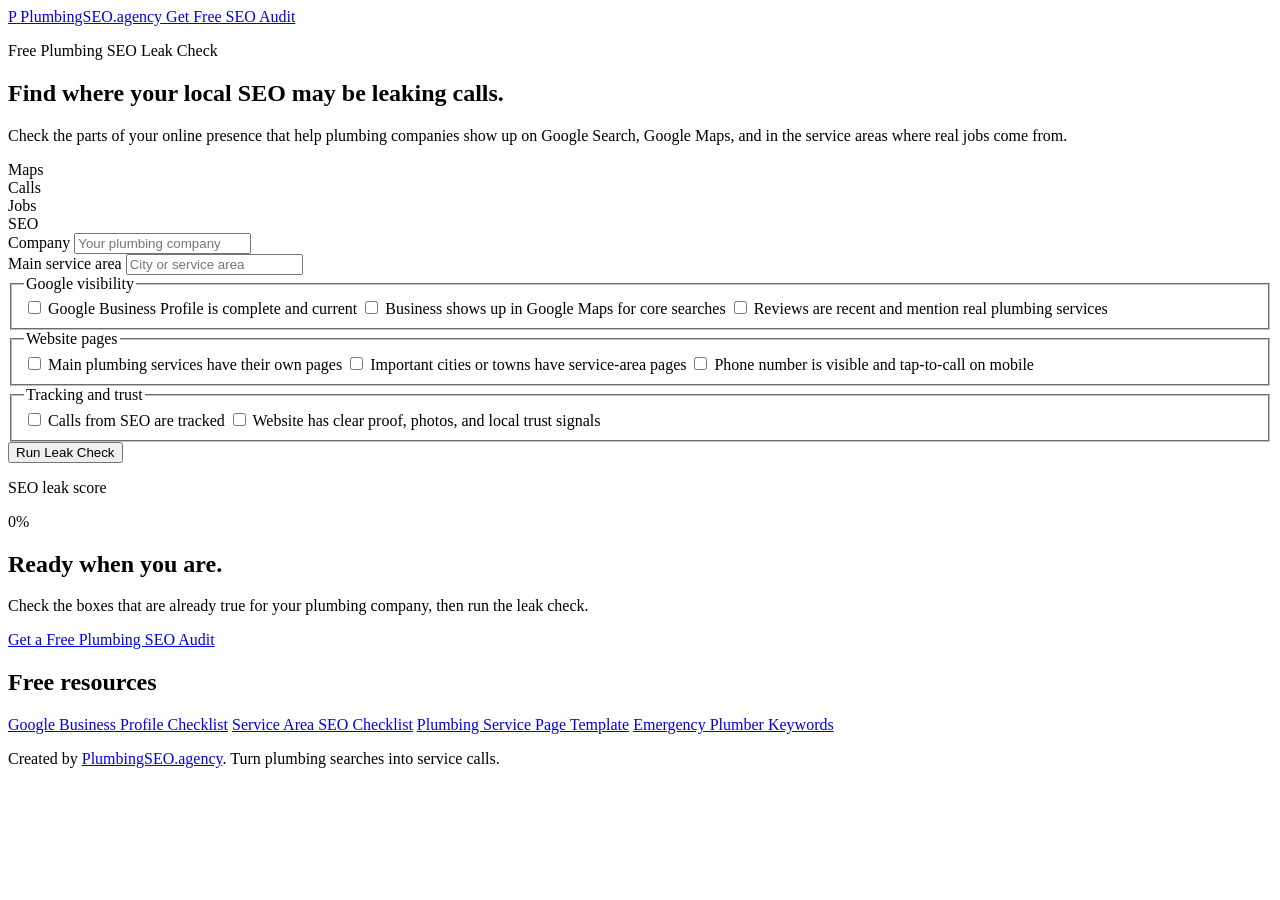
==== demo/index.html @ 5e053e7c "Add GitHub Pages demo HTML" ====
<!doctype html>
<html lang="en">
  <head>
    <meta charset="utf-8">
    <meta name="viewport" content="width=device-width, initial-scale=1">
    <title>Free Plumbing SEO Leak Check | PlumbingSEO.agency</title>
    <meta name="description" content="Run a free plumbing SEO leak check to see where your Google Business Profile, Maps visibility, service pages, and website may be losing calls.">
    <meta property="og:title" content="Free Plumbing SEO Leak Check">
    <meta property="og:description" content="Find common local SEO leaks that may be costing your plumbing company calls from Google.">
    <meta property="og:type" content="website">
    <link rel="stylesheet" href="styles.css">
  </head>
  <body>
    <header class="site-header">
      <a class="brand" href="https://plumbingseo.agency/" aria-label="PlumbingSEO.agency">
        <span class="brand-mark">P</span>
        <span>PlumbingSEO.agency</span>
      </a>
      <a class="header-cta" href="https://plumbingseo.agency/">Get Free SEO Audit</a>
    </header>

    <main>
      <section class="tool-layout">
        <div class="intro">
          <p class="eyebrow">Free Plumbing SEO Leak Check</p>
          <h1>Find where your local SEO may be leaking calls.</h1>
          <p class="lede">Check the parts of your online presence that help plumbing companies show up on Google Search, Google Maps, and in the service areas where real jobs come from.</p>

          <div class="route-map" aria-label="Service area route map illustration">
            <div class="route-line"></div>
            <div class="pin pin-one">Maps</div>
            <div class="pin pin-two">Calls</div>
            <div class="pin pin-three">Jobs</div>
            <div class="truck">SEO</div>
          </div>
        </div>

        <form class="checker" id="leak-check-form">
          <div class="field-row">
            <label for="company">Company</label>
            <input id="company" name="company" type="text" placeholder="Your plumbing company">
          </div>

          <div class="field-row">
            <label for="city">Main service area</label>
            <input id="city" name="city" type="text" placeholder="City or service area">
          </div>

          <fieldset>
            <legend>Google visibility</legend>
            <label><input type="checkbox" data-score="15"> Google Business Profile is complete and current</label>
            <label><input type="checkbox" data-score="15"> Business shows up in Google Maps for core searches</label>
            <label><input type="checkbox" data-score="10"> Reviews are recent and mention real plumbing services</label>
          </fieldset>

          <fieldset>
            <legend>Website pages</legend>
            <label><input type="checkbox" data-score="15"> Main plumbing services have their own pages</label>
            <label><input type="checkbox" data-score="15"> Important cities or towns have service-area pages</label>
            <label><input type="checkbox" data-score="10"> Phone number is visible and tap-to-call on mobile</label>
          </fieldset>

          <fieldset>
            <legend>Tracking and trust</legend>
            <label><input type="checkbox" data-score="10"> Calls from SEO are tracked</label>
            <label><input type="checkbox" data-score="10"> Website has clear proof, photos, and local trust signals</label>
          </fieldset>

          <button type="submit">Run Leak Check</button>
        </form>
      </section>

      <section class="results" id="results" aria-live="polite">
        <div>
          <p class="score-label">SEO leak score</p>
          <p class="score" id="score">0%</p>
        </div>
        <div>
          <h2 id="result-title">Ready when you are.</h2>
          <p id="result-copy">Check the boxes that are already true for your plumbing company, then run the leak check.</p>
          <a href="https://plumbingseo.agency/" class="result-cta">Get a Free Plumbing SEO Audit</a>
        </div>
      </section>

      <section class="quick-links">
        <h2>Free resources</h2>
        <a href="../docs/google-business-profile-checklist.md">Google Business Profile Checklist</a>
        <a href="../docs/service-area-seo-checklist.md">Service Area SEO Checklist</a>
        <a href="../docs/plumbing-service-page-template.md">Plumbing Service Page Template</a>
        <a href="../docs/emergency-plumber-keywords.md">Emergency Plumber Keywords</a>
      </section>
    </main>

    <footer>
      <p>Created by <a href="https://plumbingseo.agency/">PlumbingSEO.agency</a>. Turn plumbing searches into service calls.</p>
    </footer>

    <script src="script.js"></script>
  </body>
</html>
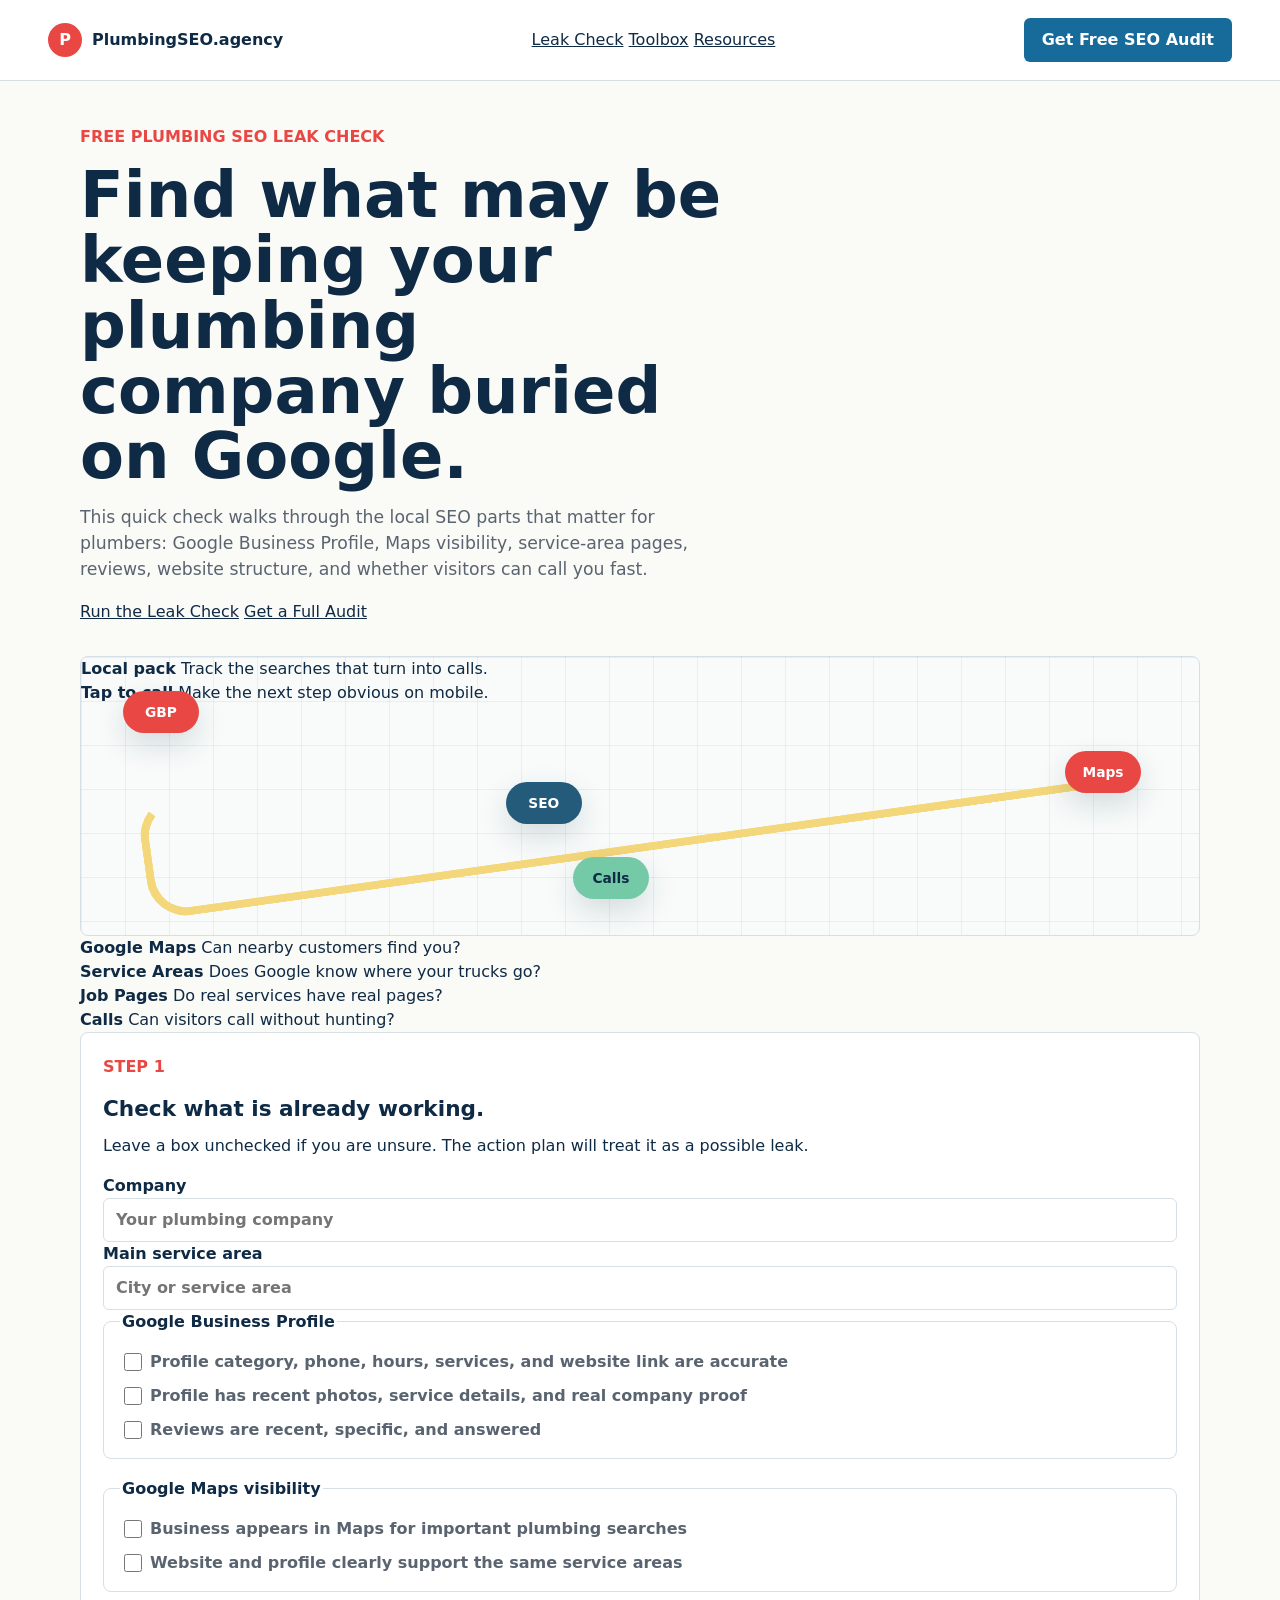
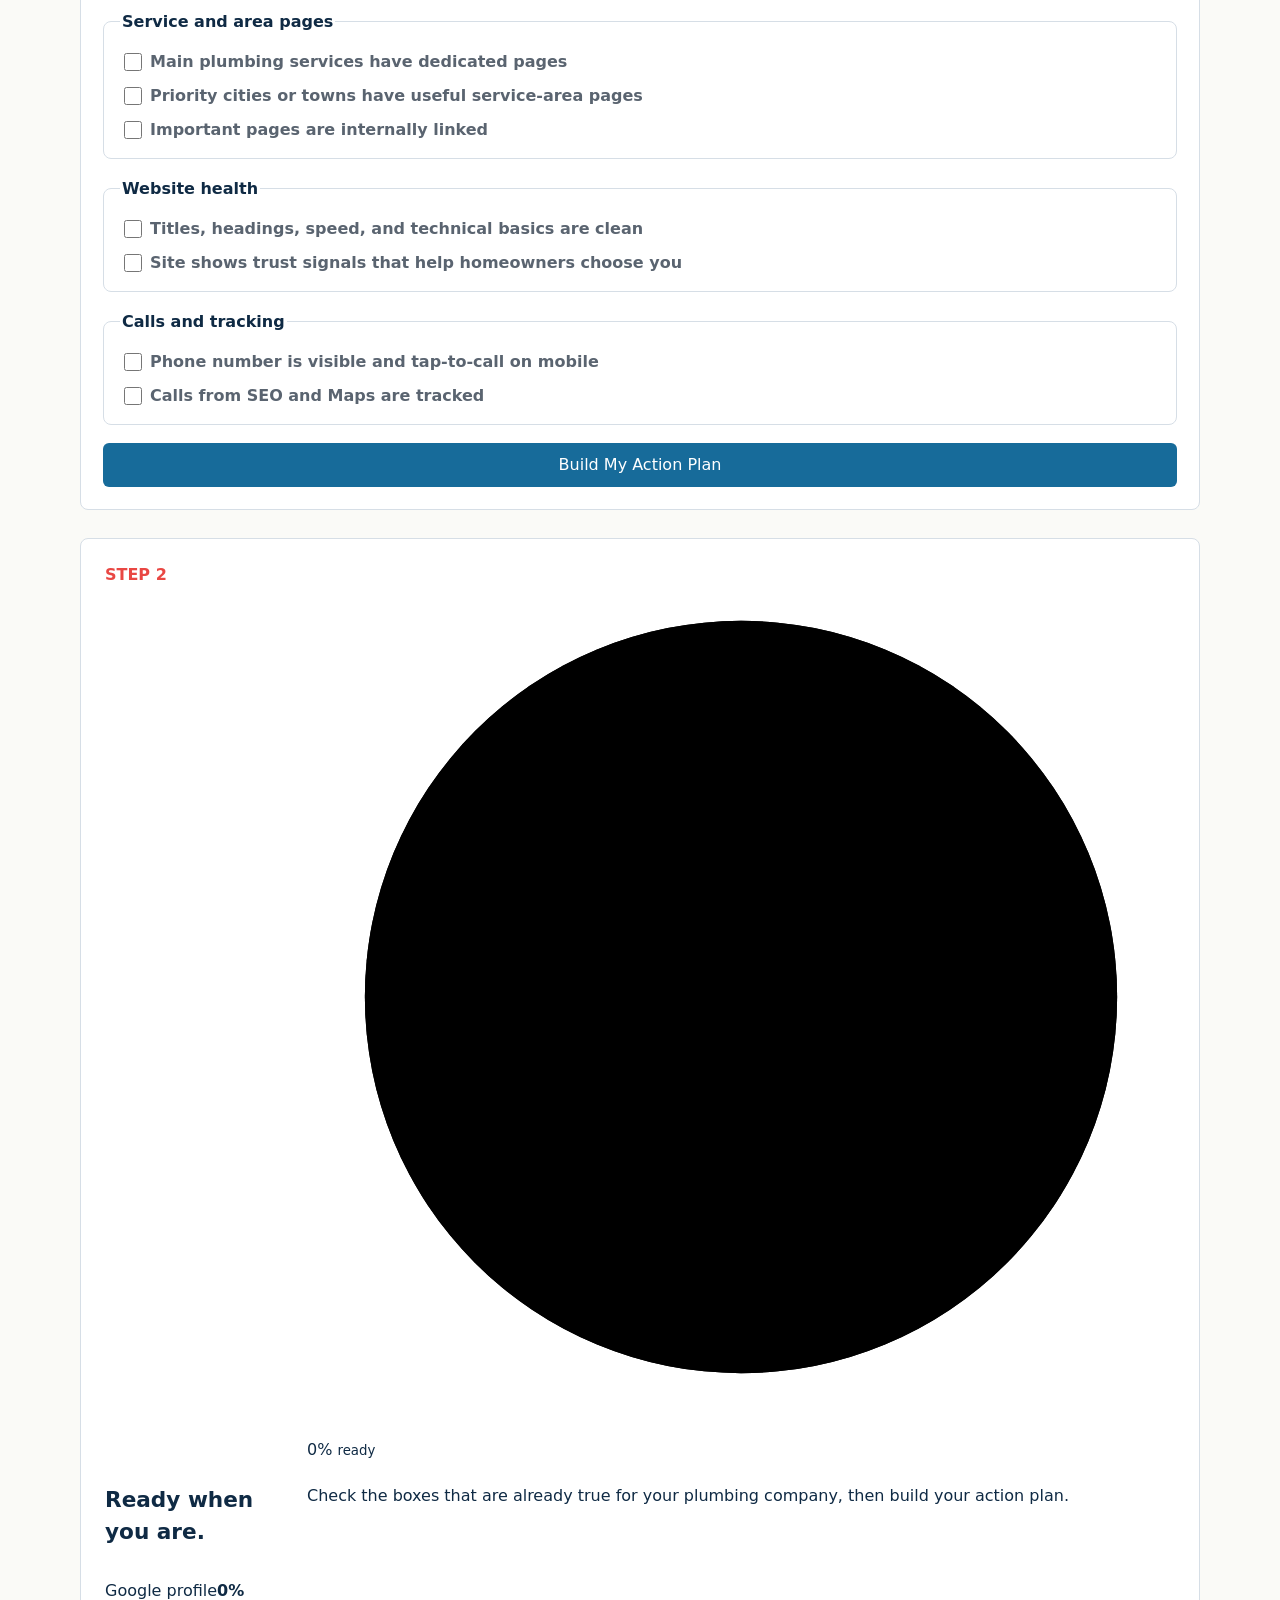
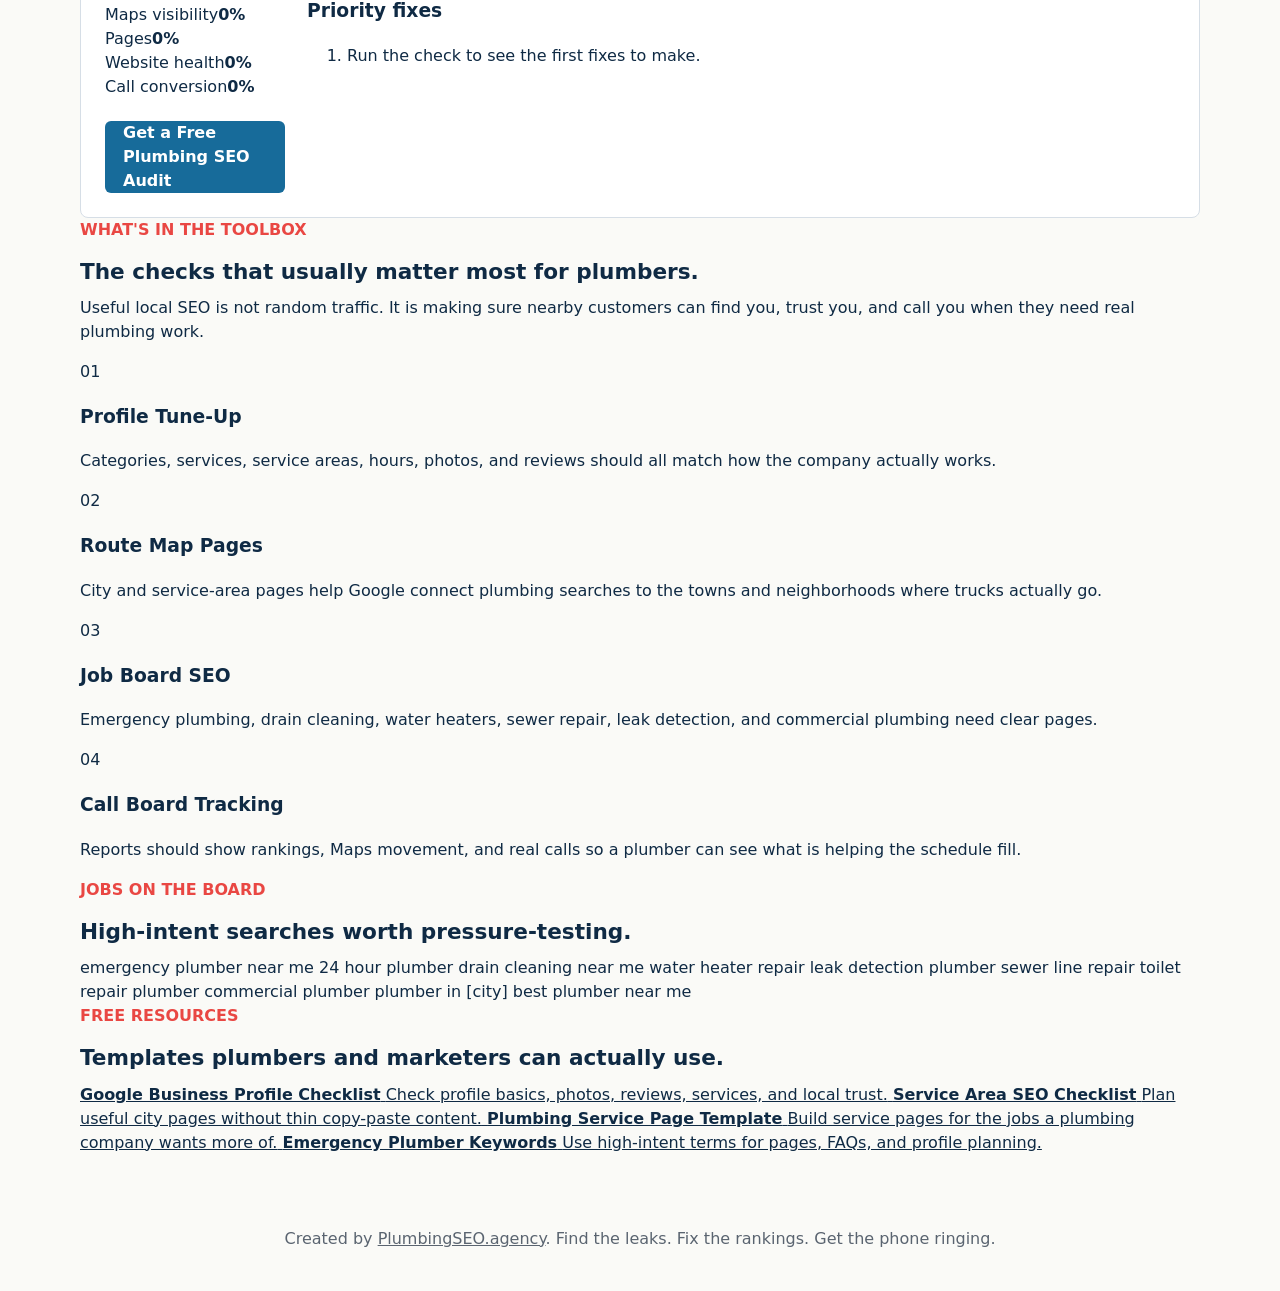
==== commit dfc1c270: "Enrich plumbing SEO leak check demo" ====
--- a/demo/index.html
+++ b/demo/index.html
@@ -4,9 +4,9 @@
     <meta charset="utf-8">
     <meta name="viewport" content="width=device-width, initial-scale=1">
     <title>Free Plumbing SEO Leak Check | PlumbingSEO.agency</title>
-    <meta name="description" content="Run a free plumbing SEO leak check to see where your Google Business Profile, Maps visibility, service pages, and website may be losing calls.">
+    <meta name="description" content="Run a free plumbing SEO leak check for Google Business Profile, Google Maps visibility, service-area pages, reviews, website SEO, and call conversion.">
     <meta property="og:title" content="Free Plumbing SEO Leak Check">
-    <meta property="og:description" content="Find common local SEO leaks that may be costing your plumbing company calls from Google.">
+    <meta property="og:description" content="Find local SEO leaks that may be costing your plumbing company calls from Google Search and Google Maps.">
     <meta property="og:type" content="website">
     <link rel="stylesheet" href="styles.css">
   </head>
@@ -16,83 +16,227 @@
         <span class="brand-mark">P</span>
         <span>PlumbingSEO.agency</span>
       </a>
+      <nav aria-label="Page sections">
+        <a href="#leak-check">Leak Check</a>
+        <a href="#toolbox">Toolbox</a>
+        <a href="#resources">Resources</a>
+      </nav>
       <a class="header-cta" href="https://plumbingseo.agency/">Get Free SEO Audit</a>
     </header>
 
     <main>
-      <section class="tool-layout">
-        <div class="intro">
+      <section class="hero">
+        <div class="hero-copy">
           <p class="eyebrow">Free Plumbing SEO Leak Check</p>
-          <h1>Find where your local SEO may be leaking calls.</h1>
-          <p class="lede">Check the parts of your online presence that help plumbing companies show up on Google Search, Google Maps, and in the service areas where real jobs come from.</p>
-
-          <div class="route-map" aria-label="Service area route map illustration">
-            <div class="route-line"></div>
-            <div class="pin pin-one">Maps</div>
-            <div class="pin pin-two">Calls</div>
-            <div class="pin pin-three">Jobs</div>
-            <div class="truck">SEO</div>
-          </div>
-        </div>
-
+          <h1>Find what may be keeping your plumbing company buried on Google.</h1>
+          <p class="lede">This quick check walks through the local SEO parts that matter for plumbers: Google Business Profile, Maps visibility, service-area pages, reviews, website structure, and whether visitors can call you fast.</p>
+          <div class="hero-actions">
+            <a href="#leak-check" class="primary-link">Run the Leak Check</a>
+            <a href="https://plumbingseo.agency/" class="secondary-link">Get a Full Audit</a>
+          </div>
+        </div>
+
+        <div class="route-map" aria-label="Service area route map illustration">
+          <div class="map-grid"></div>
+          <div class="route-line route-one"></div>
+          <div class="route-line route-two"></div>
+          <div class="pin pin-one">GBP</div>
+          <div class="pin pin-two">Maps</div>
+          <div class="pin pin-three">Calls</div>
+          <div class="truck">SEO</div>
+          <div class="mini-card card-rank">
+            <strong>Local pack</strong>
+            <span>Track the searches that turn into calls.</span>
+          </div>
+          <div class="mini-card card-phone">
+            <strong>Tap to call</strong>
+            <span>Make the next step obvious on mobile.</span>
+          </div>
+        </div>
+      </section>
+
+      <section class="signal-strip" aria-label="What the check covers">
+        <div>
+          <strong>Google Maps</strong>
+          <span>Can nearby customers find you?</span>
+        </div>
+        <div>
+          <strong>Service Areas</strong>
+          <span>Does Google know where your trucks go?</span>
+        </div>
+        <div>
+          <strong>Job Pages</strong>
+          <span>Do real services have real pages?</span>
+        </div>
+        <div>
+          <strong>Calls</strong>
+          <span>Can visitors call without hunting?</span>
+        </div>
+      </section>
+
+      <section class="audit-layout" id="leak-check">
         <form class="checker" id="leak-check-form">
-          <div class="field-row">
-            <label for="company">Company</label>
-            <input id="company" name="company" type="text" placeholder="Your plumbing company">
-          </div>
-
-          <div class="field-row">
-            <label for="city">Main service area</label>
-            <input id="city" name="city" type="text" placeholder="City or service area">
-          </div>
-
-          <fieldset>
-            <legend>Google visibility</legend>
-            <label><input type="checkbox" data-score="15"> Google Business Profile is complete and current</label>
-            <label><input type="checkbox" data-score="15"> Business shows up in Google Maps for core searches</label>
-            <label><input type="checkbox" data-score="10"> Reviews are recent and mention real plumbing services</label>
-          </fieldset>
-
-          <fieldset>
-            <legend>Website pages</legend>
-            <label><input type="checkbox" data-score="15"> Main plumbing services have their own pages</label>
-            <label><input type="checkbox" data-score="15"> Important cities or towns have service-area pages</label>
-            <label><input type="checkbox" data-score="10"> Phone number is visible and tap-to-call on mobile</label>
-          </fieldset>
-
-          <fieldset>
-            <legend>Tracking and trust</legend>
-            <label><input type="checkbox" data-score="10"> Calls from SEO are tracked</label>
-            <label><input type="checkbox" data-score="10"> Website has clear proof, photos, and local trust signals</label>
-          </fieldset>
-
-          <button type="submit">Run Leak Check</button>
+          <div class="form-heading">
+            <p class="eyebrow">Step 1</p>
+            <h2>Check what is already working.</h2>
+            <p>Leave a box unchecked if you are unsure. The action plan will treat it as a possible leak.</p>
+          </div>
+
+          <div class="field-grid">
+            <label for="company">Company
+              <input id="company" name="company" type="text" placeholder="Your plumbing company">
+            </label>
+            <label for="city">Main service area
+              <input id="city" name="city" type="text" placeholder="City or service area">
+            </label>
+          </div>
+
+          <fieldset data-category="Google profile">
+            <legend>Google Business Profile</legend>
+            <label><input type="checkbox" data-score="8" data-category="Google profile" data-fix="Finish the Google Business Profile basics: primary category, phone, website link, hours, services, and real service areas."> Profile category, phone, hours, services, and website link are accurate</label>
+            <label><input type="checkbox" data-score="7" data-category="Google profile" data-fix="Add real photos of trucks, team, tools, and clean jobsite moments so the profile looks active and trustworthy."> Profile has recent photos, service details, and real company proof</label>
+            <label><input type="checkbox" data-score="7" data-category="Google profile" data-fix="Build a steady review process and respond to reviews with short, helpful replies."> Reviews are recent, specific, and answered</label>
+          </fieldset>
+
+          <fieldset data-category="Maps visibility">
+            <legend>Google Maps visibility</legend>
+            <label><input type="checkbox" data-score="9" data-category="Maps visibility" data-fix="Track Google Maps visibility for searches like emergency plumber, drain cleaning, and water heater repair in your real service area."> Business appears in Maps for important plumbing searches</label>
+            <label><input type="checkbox" data-score="7" data-category="Maps visibility" data-fix="Make sure the website, Google profile, reviews, and local pages all reinforce the same service areas."> Website and profile clearly support the same service areas</label>
+          </fieldset>
+
+          <fieldset data-category="Pages">
+            <legend>Service and area pages</legend>
+            <label><input type="checkbox" data-score="8" data-category="Pages" data-fix="Create dedicated pages for the jobs you want: emergency plumbing, drain cleaning, water heaters, sewer repair, leak detection, and commercial plumbing."> Main plumbing services have dedicated pages</label>
+            <label><input type="checkbox" data-score="8" data-category="Pages" data-fix="Build useful service-area pages for priority cities with local proof, nearby areas, services, FAQs, and a clear call CTA."> Priority cities or towns have useful service-area pages</label>
+            <label><input type="checkbox" data-score="6" data-category="Pages" data-fix="Add internal links between service pages, city pages, the homepage, and contact page so Google can understand the site structure."> Important pages are internally linked</label>
+          </fieldset>
+
+          <fieldset data-category="Website health">
+            <legend>Website health</legend>
+            <label><input type="checkbox" data-score="7" data-category="Website health" data-fix="Improve title tags, headings, meta descriptions, schema, crawlability, and page speed on the most important pages first."> Titles, headings, speed, and technical basics are clean</label>
+            <label><input type="checkbox" data-score="6" data-category="Website health" data-fix="Add real trust signals: licensed details, service photos, reviews, financing or warranty details if relevant, and clear reasons to call."> Site shows trust signals that help homeowners choose you</label>
+          </fieldset>
+
+          <fieldset data-category="Call conversion">
+            <legend>Calls and tracking</legend>
+            <label><input type="checkbox" data-score="7" data-category="Call conversion" data-fix="Make the phone number visible above the fold, sticky or repeated on mobile, and tap-to-call everywhere it matters."> Phone number is visible and tap-to-call on mobile</label>
+            <label><input type="checkbox" data-score="5" data-category="Call conversion" data-fix="Track calls from Google Business Profile, organic pages, and service-area pages so reports show real call flow, not vanity traffic."> Calls from SEO and Maps are tracked</label>
+          </fieldset>
+
+          <button type="submit">Build My Action Plan</button>
         </form>
-      </section>
-
-      <section class="results" id="results" aria-live="polite">
-        <div>
-          <p class="score-label">SEO leak score</p>
-          <p class="score" id="score">0%</p>
-        </div>
-        <div>
+
+        <aside class="results" aria-live="polite">
+          <p class="eyebrow">Step 2</p>
+          <div class="score-ring">
+            <svg viewBox="0 0 120 120" role="img" aria-label="SEO leak score">
+              <circle cx="60" cy="60" r="52"></circle>
+              <circle id="score-progress" cx="60" cy="60" r="52"></circle>
+            </svg>
+            <div>
+              <span id="score">0%</span>
+              <small>ready</small>
+            </div>
+          </div>
           <h2 id="result-title">Ready when you are.</h2>
-          <p id="result-copy">Check the boxes that are already true for your plumbing company, then run the leak check.</p>
+          <p id="result-copy">Check the boxes that are already true for your plumbing company, then build your action plan.</p>
+
+          <div class="breakdown" id="breakdown">
+            <div><span>Google profile</span><b>0%</b><i style="--bar:0%"></i></div>
+            <div><span>Maps visibility</span><b>0%</b><i style="--bar:0%"></i></div>
+            <div><span>Pages</span><b>0%</b><i style="--bar:0%"></i></div>
+            <div><span>Website health</span><b>0%</b><i style="--bar:0%"></i></div>
+            <div><span>Call conversion</span><b>0%</b><i style="--bar:0%"></i></div>
+          </div>
+
+          <div class="action-plan">
+            <h3>Priority fixes</h3>
+            <ol id="priority-list">
+              <li>Run the check to see the first fixes to make.</li>
+            </ol>
+          </div>
+
           <a href="https://plumbingseo.agency/" class="result-cta">Get a Free Plumbing SEO Audit</a>
-        </div>
-      </section>
-
-      <section class="quick-links">
-        <h2>Free resources</h2>
-        <a href="../docs/google-business-profile-checklist.md">Google Business Profile Checklist</a>
-        <a href="../docs/service-area-seo-checklist.md">Service Area SEO Checklist</a>
-        <a href="../docs/plumbing-service-page-template.md">Plumbing Service Page Template</a>
-        <a href="../docs/emergency-plumber-keywords.md">Emergency Plumber Keywords</a>
+        </aside>
+      </section>
+
+      <section class="toolbox" id="toolbox">
+        <div class="section-heading">
+          <p class="eyebrow">What's in the toolbox</p>
+          <h2>The checks that usually matter most for plumbers.</h2>
+          <p>Useful local SEO is not random traffic. It is making sure nearby customers can find you, trust you, and call you when they need real plumbing work.</p>
+        </div>
+        <div class="tool-grid">
+          <article>
+            <span>01</span>
+            <h3>Profile Tune-Up</h3>
+            <p>Categories, services, service areas, hours, photos, and reviews should all match how the company actually works.</p>
+          </article>
+          <article>
+            <span>02</span>
+            <h3>Route Map Pages</h3>
+            <p>City and service-area pages help Google connect plumbing searches to the towns and neighborhoods where trucks actually go.</p>
+          </article>
+          <article>
+            <span>03</span>
+            <h3>Job Board SEO</h3>
+            <p>Emergency plumbing, drain cleaning, water heaters, sewer repair, leak detection, and commercial plumbing need clear pages.</p>
+          </article>
+          <article>
+            <span>04</span>
+            <h3>Call Board Tracking</h3>
+            <p>Reports should show rankings, Maps movement, and real calls so a plumber can see what is helping the schedule fill.</p>
+          </article>
+        </div>
+      </section>
+
+      <section class="keyword-board">
+        <div>
+          <p class="eyebrow">Jobs on the board</p>
+          <h2>High-intent searches worth pressure-testing.</h2>
+        </div>
+        <div class="keyword-grid">
+          <span>emergency plumber near me</span>
+          <span>24 hour plumber</span>
+          <span>drain cleaning near me</span>
+          <span>water heater repair</span>
+          <span>leak detection plumber</span>
+          <span>sewer line repair</span>
+          <span>toilet repair plumber</span>
+          <span>commercial plumber</span>
+          <span>plumber in [city]</span>
+          <span>best plumber near me</span>
+        </div>
+      </section>
+
+      <section class="resources" id="resources">
+        <div class="section-heading">
+          <p class="eyebrow">Free resources</p>
+          <h2>Templates plumbers and marketers can actually use.</h2>
+        </div>
+        <div class="resource-grid">
+          <a href="../docs/google-business-profile-checklist.md">
+            <strong>Google Business Profile Checklist</strong>
+            <span>Check profile basics, photos, reviews, services, and local trust.</span>
+          </a>
+          <a href="../docs/service-area-seo-checklist.md">
+            <strong>Service Area SEO Checklist</strong>
+            <span>Plan useful city pages without thin copy-paste content.</span>
+          </a>
+          <a href="../docs/plumbing-service-page-template.md">
+            <strong>Plumbing Service Page Template</strong>
+            <span>Build service pages for the jobs a plumbing company wants more of.</span>
+          </a>
+          <a href="../docs/emergency-plumber-keywords.md">
+            <strong>Emergency Plumber Keywords</strong>
+            <span>Use high-intent terms for pages, FAQs, and profile planning.</span>
+          </a>
+        </div>
       </section>
     </main>
 
     <footer>
-      <p>Created by <a href="https://plumbingseo.agency/">PlumbingSEO.agency</a>. Turn plumbing searches into service calls.</p>
+      <p>Created by <a href="https://plumbingseo.agency/">PlumbingSEO.agency</a>. Find the leaks. Fix the rankings. Get the phone ringing.</p>
     </footer>
 
     <script src="script.js"></script>
--- a/demo/styles.css
+++ b/demo/styles.css
@@ -0,0 +1,337 @@
+:root {
+  --navy: #0f2a44;
+  --blue: #176b9a;
+  --workwear: #245b7a;
+  --red: #e94743;
+  --green: #74c9a7;
+  --yellow: #f4d77a;
+  --offwhite: #fafaf7;
+  --gray: #5a6470;
+  --line: #d6dee6;
+}
+
+* {
+  box-sizing: border-box;
+}
+
+body {
+  margin: 0;
+  background: var(--offwhite);
+  color: var(--navy);
+  font-family: Inter, ui-sans-serif, system-ui, -apple-system, BlinkMacSystemFont, "Segoe UI", sans-serif;
+  line-height: 1.5;
+}
+
+a {
+  color: inherit;
+}
+
+.site-header {
+  display: flex;
+  align-items: center;
+  justify-content: space-between;
+  gap: 16px;
+  padding: 18px clamp(18px, 4vw, 48px);
+  background: #fff;
+  border-bottom: 1px solid var(--line);
+}
+
+.brand {
+  display: inline-flex;
+  align-items: center;
+  gap: 10px;
+  font-weight: 800;
+  text-decoration: none;
+}
+
+.brand-mark {
+  display: grid;
+  place-items: center;
+  width: 34px;
+  height: 34px;
+  border-radius: 50%;
+  background: var(--red);
+  color: #fff;
+}
+
+.header-cta,
+button,
+.result-cta {
+  display: inline-flex;
+  align-items: center;
+  justify-content: center;
+  min-height: 44px;
+  padding: 0 18px;
+  border: 0;
+  border-radius: 6px;
+  background: var(--blue);
+  color: #fff;
+  font-weight: 750;
+  text-decoration: none;
+  cursor: pointer;
+}
+
+.header-cta:hover,
+button:hover,
+.result-cta:hover {
+  background: var(--navy);
+}
+
+main {
+  width: min(1120px, calc(100% - 32px));
+  margin: 0 auto;
+  padding: 44px 0;
+}
+
+.tool-layout {
+  display: grid;
+  grid-template-columns: minmax(0, 1fr) minmax(320px, 440px);
+  gap: 28px;
+  align-items: start;
+}
+
+.intro,
+.checker,
+.results,
+.quick-links {
+  border: 1px solid var(--line);
+  border-radius: 8px;
+  background: #fff;
+}
+
+.intro {
+  padding: clamp(24px, 5vw, 44px);
+}
+
+.eyebrow {
+  margin: 0 0 14px;
+  color: var(--red);
+  font-weight: 800;
+  text-transform: uppercase;
+  letter-spacing: 0;
+}
+
+h1,
+h2,
+p {
+  margin-top: 0;
+}
+
+h1 {
+  max-width: 680px;
+  margin-bottom: 16px;
+  font-size: clamp(2.1rem, 5vw, 4.4rem);
+  line-height: 1.02;
+  letter-spacing: 0;
+}
+
+h2 {
+  margin-bottom: 8px;
+  font-size: 1.35rem;
+  letter-spacing: 0;
+}
+
+.lede {
+  max-width: 660px;
+  color: var(--gray);
+  font-size: 1.08rem;
+}
+
+.route-map {
+  position: relative;
+  min-height: 280px;
+  margin-top: 32px;
+  overflow: hidden;
+  border: 1px solid var(--line);
+  border-radius: 8px;
+  background:
+    linear-gradient(90deg, rgba(23, 107, 154, 0.08) 1px, transparent 1px),
+    linear-gradient(rgba(23, 107, 154, 0.08) 1px, transparent 1px),
+    #f8fbfa;
+  background-size: 44px 44px;
+}
+
+.route-line {
+  position: absolute;
+  inset: 74px 52px 84px 58px;
+  border: 8px solid transparent;
+  border-bottom-color: var(--yellow);
+  border-left-color: var(--yellow);
+  border-radius: 40px;
+  transform: rotate(-8deg);
+}
+
+.pin,
+.truck {
+  position: absolute;
+  display: grid;
+  place-items: center;
+  min-width: 76px;
+  height: 42px;
+  padding: 0 12px;
+  border-radius: 999px;
+  color: #fff;
+  font-size: 0.86rem;
+  font-weight: 800;
+  box-shadow: 0 12px 30px rgba(15, 42, 68, 0.15);
+}
+
+.pin {
+  background: var(--red);
+}
+
+.pin-one {
+  top: 34px;
+  left: 42px;
+}
+
+.pin-two {
+  right: 58px;
+  top: 94px;
+}
+
+.pin-three {
+  left: 44%;
+  bottom: 36px;
+  background: var(--green);
+  color: var(--navy);
+}
+
+.truck {
+  left: 38%;
+  top: 45%;
+  background: var(--workwear);
+}
+
+.checker {
+  padding: 22px;
+}
+
+.field-row {
+  display: grid;
+  gap: 6px;
+  margin-bottom: 16px;
+}
+
+label,
+legend {
+  font-weight: 750;
+}
+
+input[type="text"] {
+  min-height: 44px;
+  width: 100%;
+  border: 1px solid var(--line);
+  border-radius: 6px;
+  padding: 0 12px;
+  color: var(--navy);
+  font: inherit;
+}
+
+fieldset {
+  display: grid;
+  gap: 10px;
+  margin: 0 0 18px;
+  padding: 16px;
+  border: 1px solid var(--line);
+  border-radius: 8px;
+}
+
+fieldset label {
+  display: grid;
+  grid-template-columns: 20px minmax(0, 1fr);
+  gap: 10px;
+  color: var(--gray);
+  font-weight: 600;
+}
+
+input[type="checkbox"] {
+  width: 18px;
+  height: 18px;
+  accent-color: var(--blue);
+}
+
+button {
+  width: 100%;
+  font: inherit;
+}
+
+.results {
+  display: grid;
+  grid-template-columns: 180px minmax(0, 1fr);
+  gap: 22px;
+  margin-top: 28px;
+  padding: 24px;
+}
+
+.score-label {
+  margin-bottom: 4px;
+  color: var(--gray);
+  font-weight: 800;
+}
+
+.score {
+  margin-bottom: 0;
+  color: var(--red);
+  font-size: 3.4rem;
+  font-weight: 850;
+  line-height: 1;
+}
+
+.quick-links {
+  display: grid;
+  grid-template-columns: repeat(4, minmax(0, 1fr));
+  gap: 12px;
+  margin-top: 28px;
+  padding: 20px;
+}
+
+.quick-links h2 {
+  grid-column: 1 / -1;
+}
+
+.quick-links a {
+  min-height: 72px;
+  padding: 14px;
+  border: 1px solid var(--line);
+  border-radius: 6px;
+  color: var(--blue);
+  font-weight: 800;
+  text-decoration: none;
+}
+
+.quick-links a:hover {
+  border-color: var(--blue);
+}
+
+footer {
+  padding: 28px 16px 40px;
+  color: var(--gray);
+  text-align: center;
+}
+
+footer p {
+  margin: 0;
+}
+
+@media (max-width: 840px) {
+  .site-header,
+  .tool-layout,
+  .results,
+  .quick-links {
+    grid-template-columns: 1fr;
+  }
+
+  .site-header {
+    align-items: stretch;
+    flex-direction: column;
+  }
+
+  .header-cta {
+    width: 100%;
+  }
+
+  .route-map {
+    min-height: 220px;
+  }
+}
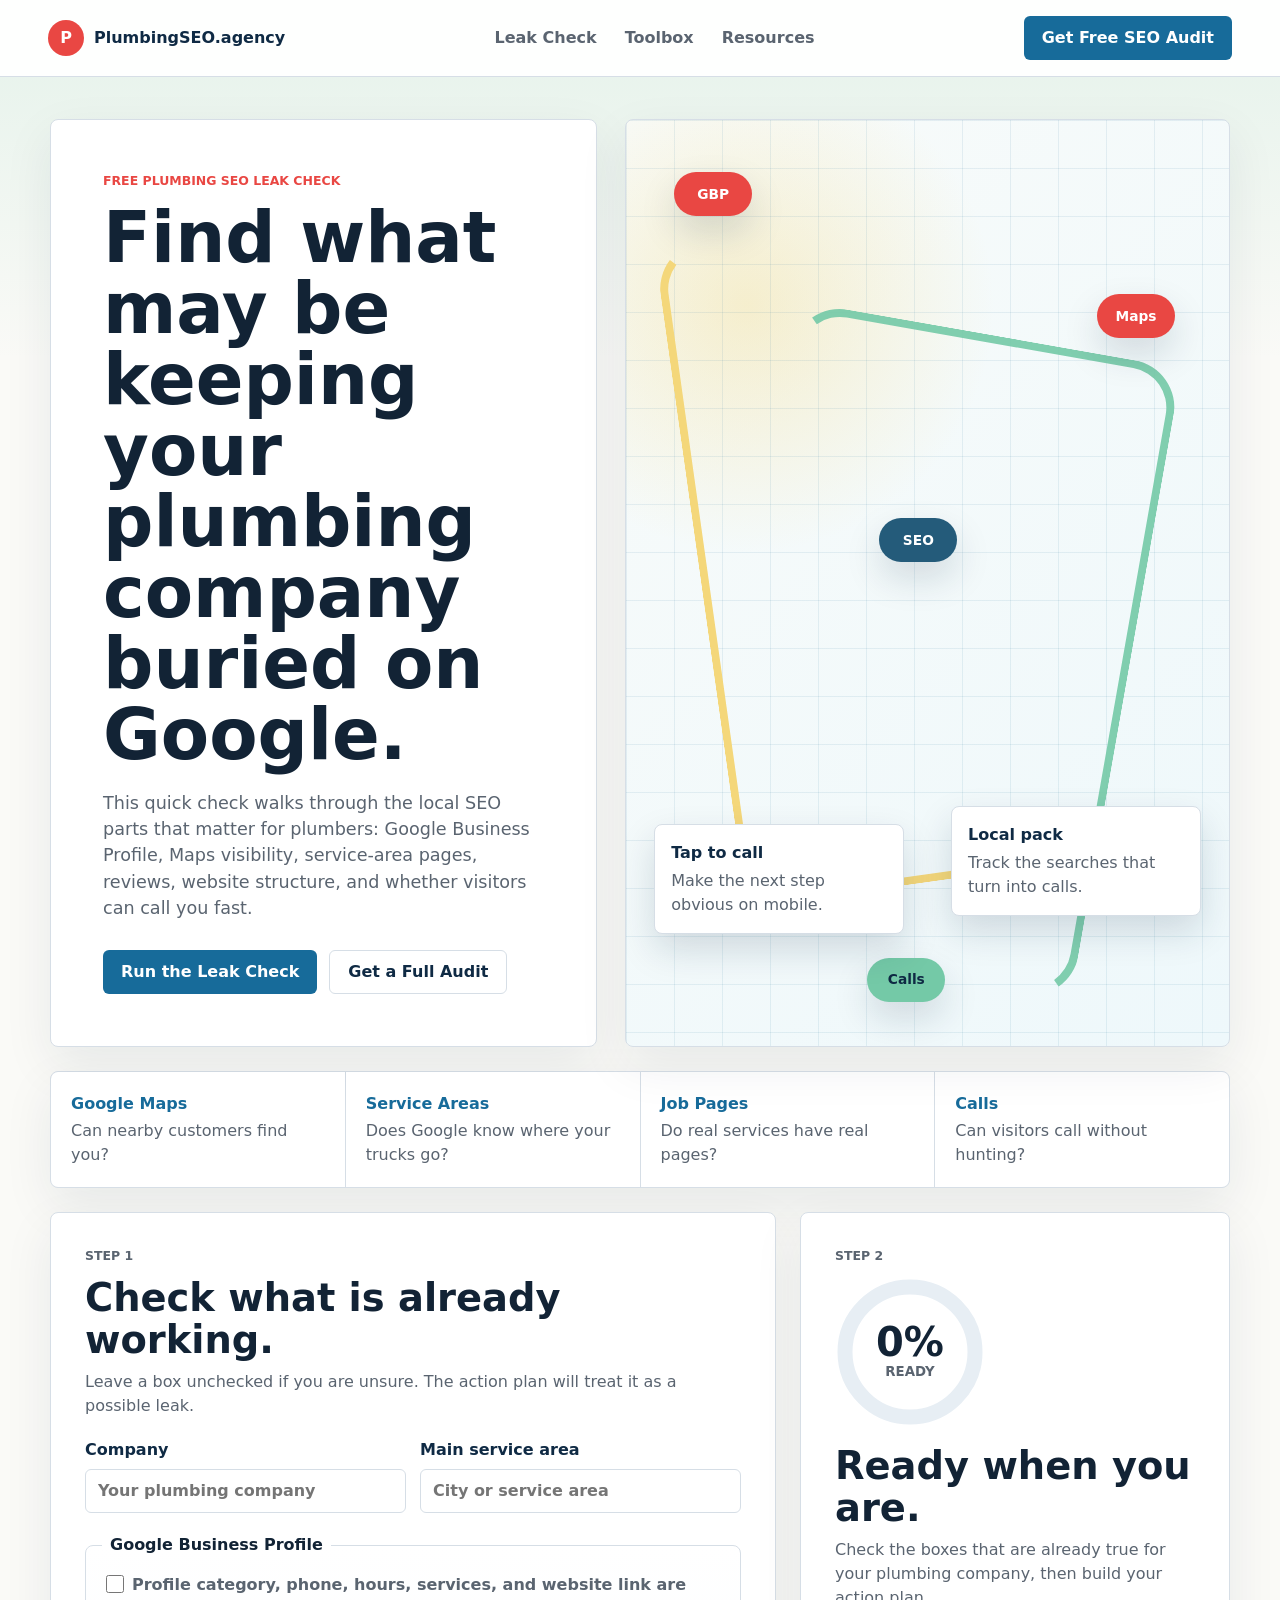
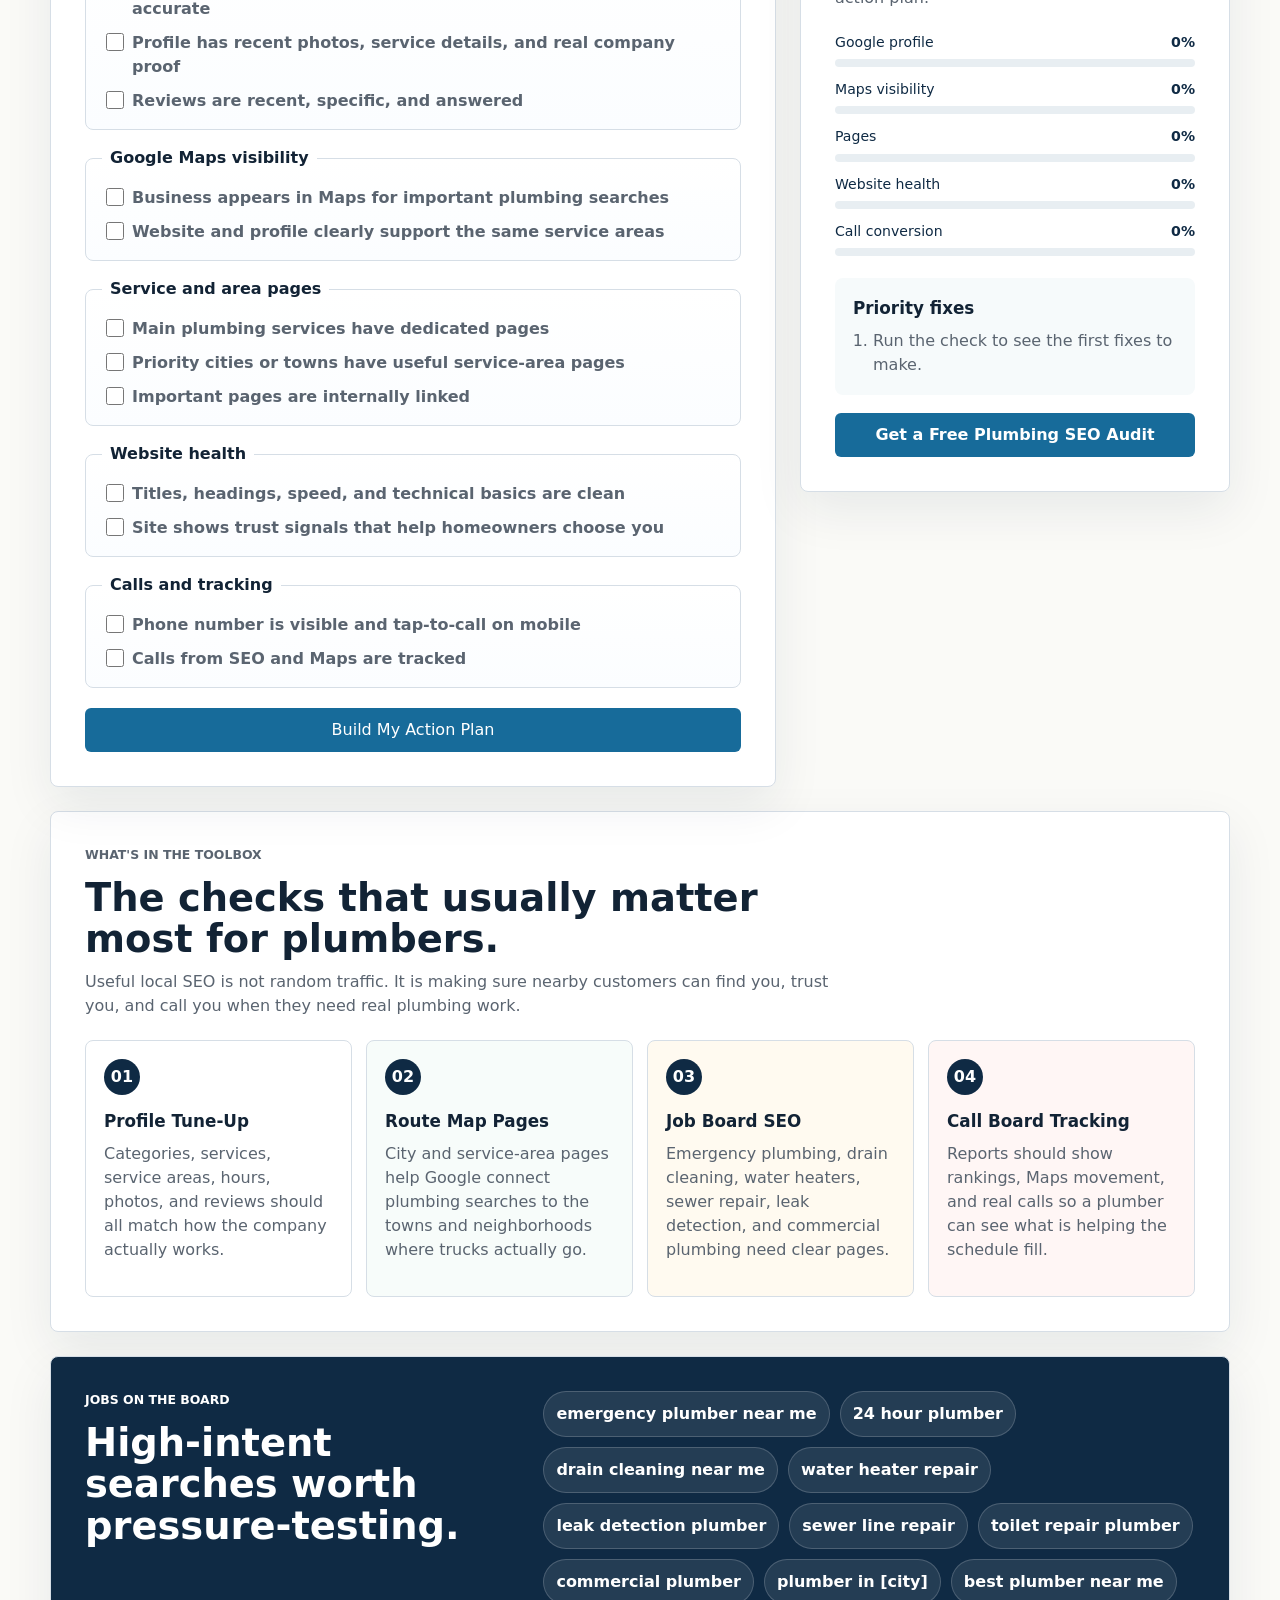
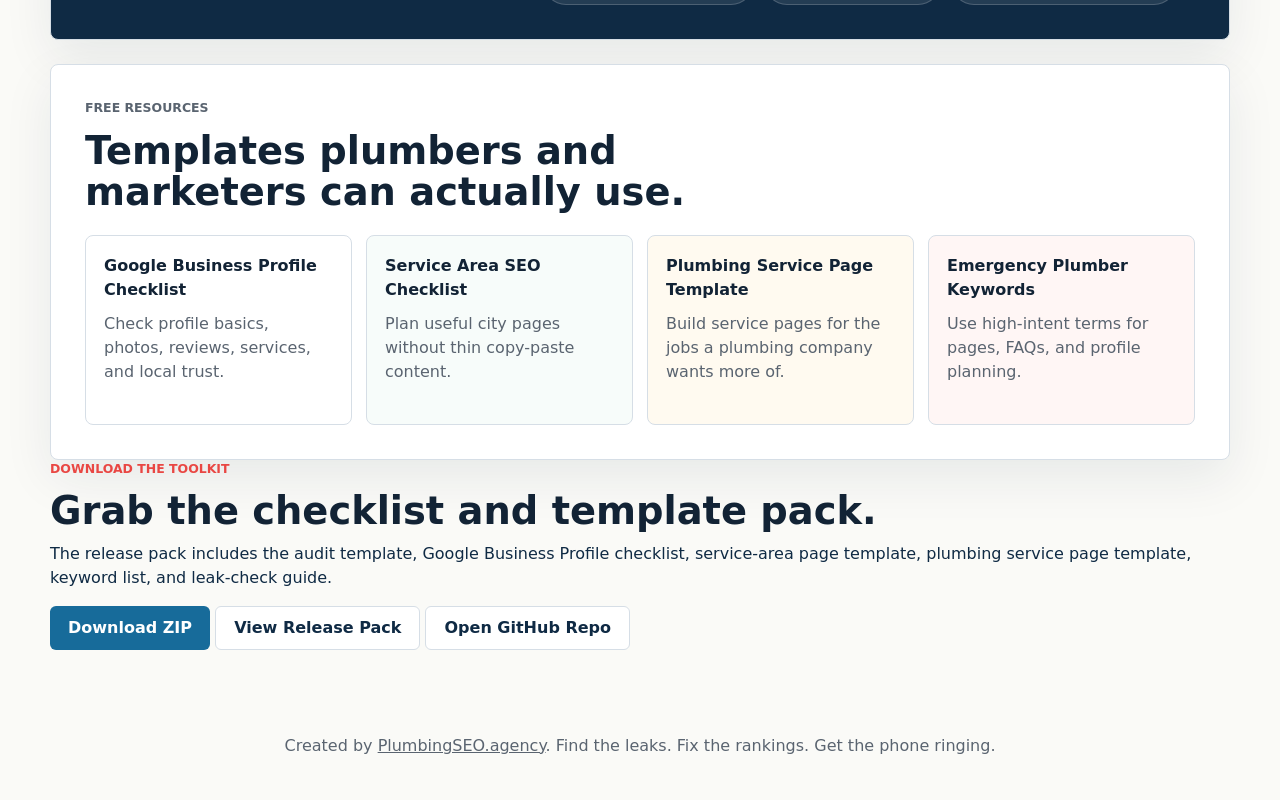
==== commit a0751715: "Link demo to repo docs and download pack" ====
--- a/demo/index.html
+++ b/demo/index.html
@@ -233,6 +233,19 @@
           </a>
         </div>
       </section>
+
+      <section class="download-pack" id="download">
+        <div>
+          <p class="eyebrow">Download the toolkit</p>
+          <h2>Grab the checklist and template pack.</h2>
+          <p>The release pack includes the audit template, Google Business Profile checklist, service-area page template, plumbing service page template, keyword list, and leak-check guide.</p>
+        </div>
+        <div class="download-actions">
+          <a class="primary-link" href="https://github.com/asirulhasan-eng/plumbing-seo-toolkit/releases/latest/download/free-plumbing-seo-leak-check-toolkit.zip">Download ZIP</a>
+          <a class="secondary-link" href="https://github.com/asirulhasan-eng/plumbing-seo-toolkit/tree/main/release-pack">View Release Pack</a>
+          <a class="secondary-link" href="https://github.com/asirulhasan-eng/plumbing-seo-toolkit">Open GitHub Repo</a>
+        </div>
+      </section>
     </main>
 
     <footer>
--- a/demo/styles.css
+++ b/demo/styles.css
@@ -8,15 +8,23 @@
   --offwhite: #fafaf7;
   --gray: #5a6470;
   --line: #d6dee6;
+  --ink: #122335;
+  --white: #ffffff;
 }
 
 * {
   box-sizing: border-box;
 }
 
+html {
+  scroll-behavior: smooth;
+}
+
 body {
   margin: 0;
-  background: var(--offwhite);
+  background:
+    linear-gradient(180deg, rgba(116, 201, 167, 0.16), transparent 360px),
+    var(--offwhite);
   color: var(--navy);
   font-family: Inter, ui-sans-serif, system-ui, -apple-system, BlinkMacSystemFont, "Segoe UI", sans-serif;
   line-height: 1.5;
@@ -27,36 +35,65 @@
 }
 
 .site-header {
+  position: sticky;
+  z-index: 20;
+  top: 0;
+  display: grid;
+  grid-template-columns: auto 1fr auto;
+  align-items: center;
+  gap: 20px;
+  padding: 16px clamp(18px, 4vw, 48px);
+  background: rgba(255, 255, 255, 0.94);
+  border-bottom: 1px solid var(--line);
+  backdrop-filter: blur(14px);
+}
+
+.brand,
+nav,
+.hero-actions {
   display: flex;
   align-items: center;
-  justify-content: space-between;
-  gap: 16px;
-  padding: 18px clamp(18px, 4vw, 48px);
-  background: #fff;
-  border-bottom: 1px solid var(--line);
 }
 
 .brand {
-  display: inline-flex;
-  align-items: center;
   gap: 10px;
-  font-weight: 800;
+  font-weight: 850;
   text-decoration: none;
 }
 
 .brand-mark {
   display: grid;
   place-items: center;
-  width: 34px;
-  height: 34px;
+  width: 36px;
+  height: 36px;
   border-radius: 50%;
   background: var(--red);
-  color: #fff;
+  color: var(--white);
+}
+
+nav {
+  justify-content: center;
+  gap: 8px;
+}
+
+nav a {
+  padding: 8px 10px;
+  border-radius: 6px;
+  color: var(--gray);
+  font-weight: 750;
+  text-decoration: none;
+}
+
+nav a:hover {
+  background: #eef6fa;
+  color: var(--blue);
 }
 
 .header-cta,
 button,
-.result-cta {
+.result-cta,
+.primary-link,
+.secondary-link {
   display: inline-flex;
   align-items: center;
   justify-content: center;
@@ -65,162 +102,282 @@
   border: 0;
   border-radius: 6px;
   background: var(--blue);
-  color: #fff;
-  font-weight: 750;
+  color: var(--white);
+  font-weight: 800;
   text-decoration: none;
   cursor: pointer;
 }
 
 .header-cta:hover,
 button:hover,
-.result-cta:hover {
+.result-cta:hover,
+.primary-link:hover {
   background: var(--navy);
 }
 
+.secondary-link {
+  background: var(--white);
+  color: var(--navy);
+  border: 1px solid var(--line);
+}
+
 main {
-  width: min(1120px, calc(100% - 32px));
+  width: min(1180px, calc(100% - 32px));
   margin: 0 auto;
-  padding: 44px 0;
-}
-
-.tool-layout {
-  display: grid;
-  grid-template-columns: minmax(0, 1fr) minmax(320px, 440px);
+  padding: 42px 0 56px;
+}
+
+.hero {
+  display: grid;
+  grid-template-columns: minmax(0, 0.95fr) minmax(360px, 1.05fr);
   gap: 28px;
-  align-items: start;
-}
-
-.intro,
+  align-items: stretch;
+}
+
+.hero-copy,
+.route-map,
 .checker,
 .results,
-.quick-links {
+.toolbox,
+.keyword-board,
+.resources,
+.signal-strip {
   border: 1px solid var(--line);
   border-radius: 8px;
-  background: #fff;
-}
-
-.intro {
-  padding: clamp(24px, 5vw, 44px);
+  background: var(--white);
+  box-shadow: 0 18px 50px rgba(15, 42, 68, 0.08);
+}
+
+.hero-copy {
+  padding: clamp(26px, 5vw, 52px);
 }
 
 .eyebrow {
-  margin: 0 0 14px;
+  margin: 0 0 12px;
   color: var(--red);
-  font-weight: 800;
+  font-size: 0.78rem;
+  font-weight: 850;
   text-transform: uppercase;
   letter-spacing: 0;
 }
 
 h1,
 h2,
+h3,
 p {
   margin-top: 0;
 }
 
 h1 {
+  max-width: 760px;
+  margin-bottom: 18px;
+  color: var(--ink);
+  font-size: clamp(2.45rem, 5.5vw, 4.8rem);
+  line-height: 1.01;
+  letter-spacing: 0;
+}
+
+h2 {
+  margin-bottom: 10px;
+  color: var(--ink);
+  font-size: clamp(1.8rem, 3vw, 2.7rem);
+  line-height: 1.08;
+  letter-spacing: 0;
+}
+
+h3 {
+  margin-bottom: 8px;
+  color: var(--ink);
+  font-size: 1.05rem;
+  letter-spacing: 0;
+}
+
+.lede,
+.section-heading p,
+.form-heading p,
+.tool-grid p,
+.resource-grid span,
+.signal-strip span,
+.mini-card span,
+.results p,
+fieldset label {
+  color: var(--gray);
+}
+
+.lede {
   max-width: 680px;
-  margin-bottom: 16px;
-  font-size: clamp(2.1rem, 5vw, 4.4rem);
-  line-height: 1.02;
-  letter-spacing: 0;
-}
-
-h2 {
-  margin-bottom: 8px;
-  font-size: 1.35rem;
-  letter-spacing: 0;
-}
-
-.lede {
-  max-width: 660px;
-  color: var(--gray);
-  font-size: 1.08rem;
+  font-size: 1.1rem;
+}
+
+.hero-actions {
+  flex-wrap: wrap;
+  gap: 12px;
+  margin-top: 28px;
 }
 
 .route-map {
   position: relative;
-  min-height: 280px;
-  margin-top: 32px;
+  min-height: 560px;
   overflow: hidden;
+  background:
+    radial-gradient(circle at 20% 20%, rgba(244, 215, 122, 0.35), transparent 28%),
+    linear-gradient(135deg, #f8fbfa, #eef8fb);
+}
+
+.map-grid {
+  position: absolute;
+  inset: 0;
+  background:
+    linear-gradient(90deg, rgba(23, 107, 154, 0.09) 1px, transparent 1px),
+    linear-gradient(rgba(23, 107, 154, 0.09) 1px, transparent 1px);
+  background-size: 48px 48px;
+}
+
+.route-line {
+  position: absolute;
+  border: 8px solid transparent;
+  border-radius: 48px;
+}
+
+.route-one {
+  inset: 92px 58px 168px 72px;
+  border-bottom-color: var(--yellow);
+  border-left-color: var(--yellow);
+  transform: rotate(-8deg);
+}
+
+.route-two {
+  inset: 210px 100px 72px 116px;
+  border-top-color: rgba(116, 201, 167, 0.9);
+  border-right-color: rgba(116, 201, 167, 0.9);
+  transform: rotate(10deg);
+}
+
+.pin,
+.truck,
+.mini-card {
+  position: absolute;
+  box-shadow: 0 16px 36px rgba(15, 42, 68, 0.15);
+}
+
+.pin,
+.truck {
+  display: grid;
+  place-items: center;
+  min-width: 78px;
+  height: 44px;
+  padding: 0 12px;
+  border-radius: 999px;
+  color: var(--white);
+  font-size: 0.86rem;
+  font-weight: 850;
+}
+
+.pin {
+  background: var(--red);
+}
+
+.pin-one {
+  top: 52px;
+  left: 48px;
+}
+
+.pin-two {
+  right: 54px;
+  top: 174px;
+}
+
+.pin-three {
+  left: 40%;
+  bottom: 44px;
+  background: var(--green);
+  color: var(--navy);
+}
+
+.truck {
+  left: 42%;
+  top: 43%;
+  background: var(--workwear);
+}
+
+.mini-card {
+  display: grid;
+  gap: 4px;
+  width: min(250px, 42%);
+  padding: 16px;
   border: 1px solid var(--line);
   border-radius: 8px;
-  background:
-    linear-gradient(90deg, rgba(23, 107, 154, 0.08) 1px, transparent 1px),
-    linear-gradient(rgba(23, 107, 154, 0.08) 1px, transparent 1px),
-    #f8fbfa;
-  background-size: 44px 44px;
-}
-
-.route-line {
-  position: absolute;
-  inset: 74px 52px 84px 58px;
-  border: 8px solid transparent;
-  border-bottom-color: var(--yellow);
-  border-left-color: var(--yellow);
-  border-radius: 40px;
-  transform: rotate(-8deg);
-}
-
-.pin,
-.truck {
-  position: absolute;
-  display: grid;
-  place-items: center;
-  min-width: 76px;
-  height: 42px;
-  padding: 0 12px;
-  border-radius: 999px;
-  color: #fff;
-  font-size: 0.86rem;
-  font-weight: 800;
-  box-shadow: 0 12px 30px rgba(15, 42, 68, 0.15);
-}
-
-.pin {
-  background: var(--red);
-}
-
-.pin-one {
-  top: 34px;
-  left: 42px;
-}
-
-.pin-two {
-  right: 58px;
-  top: 94px;
-}
-
-.pin-three {
-  left: 44%;
-  bottom: 36px;
-  background: var(--green);
+  background: var(--white);
+}
+
+.mini-card strong {
   color: var(--navy);
 }
 
-.truck {
-  left: 38%;
-  top: 45%;
-  background: var(--workwear);
-}
-
-.checker {
-  padding: 22px;
-}
-
-.field-row {
-  display: grid;
-  gap: 6px;
-  margin-bottom: 16px;
+.card-rank {
+  right: 28px;
+  bottom: 130px;
+}
+
+.card-phone {
+  left: 28px;
+  bottom: 112px;
+}
+
+.signal-strip {
+  display: grid;
+  grid-template-columns: repeat(4, minmax(0, 1fr));
+  gap: 1px;
+  margin-top: 24px;
+  overflow: hidden;
+  background: var(--line);
+}
+
+.signal-strip div {
+  display: grid;
+  gap: 3px;
+  min-height: 104px;
+  padding: 20px;
+  background: var(--white);
+}
+
+.signal-strip strong {
+  color: var(--blue);
+}
+
+.audit-layout {
+  display: grid;
+  grid-template-columns: minmax(0, 1fr) minmax(340px, 430px);
+  gap: 24px;
+  align-items: start;
+  margin-top: 24px;
+}
+
+.checker,
+.results,
+.toolbox,
+.keyword-board,
+.resources {
+  padding: clamp(20px, 4vw, 34px);
+}
+
+.field-grid {
+  display: grid;
+  grid-template-columns: repeat(2, minmax(0, 1fr));
+  gap: 14px;
+  margin: 20px 0;
 }
 
 label,
 legend {
-  font-weight: 750;
+  font-weight: 800;
 }
 
 input[type="text"] {
+  display: block;
   min-height: 44px;
   width: 100%;
+  margin-top: 7px;
   border: 1px solid var(--line);
   border-radius: 6px;
   padding: 0 12px;
@@ -231,81 +388,241 @@
 fieldset {
   display: grid;
   gap: 10px;
-  margin: 0 0 18px;
+  margin: 0 0 16px;
   padding: 16px;
   border: 1px solid var(--line);
   border-radius: 8px;
+  background: linear-gradient(180deg, #fff, #fbfdff);
+}
+
+legend {
+  padding: 0 8px;
+  color: var(--ink);
 }
 
 fieldset label {
   display: grid;
   grid-template-columns: 20px minmax(0, 1fr);
   gap: 10px;
-  color: var(--gray);
-  font-weight: 600;
+  font-weight: 650;
 }
 
 input[type="checkbox"] {
   width: 18px;
   height: 18px;
+  margin-top: 2px;
   accent-color: var(--blue);
 }
 
 button {
   width: 100%;
+  margin-top: 4px;
   font: inherit;
 }
 
 .results {
-  display: grid;
-  grid-template-columns: 180px minmax(0, 1fr);
-  gap: 22px;
-  margin-top: 28px;
-  padding: 24px;
-}
-
-.score-label {
-  margin-bottom: 4px;
+  position: sticky;
+  top: 88px;
+}
+
+.score-ring {
+  position: relative;
+  display: grid;
+  place-items: center;
+  width: 150px;
+  height: 150px;
+  margin-bottom: 18px;
+}
+
+.score-ring svg {
+  position: absolute;
+  inset: 0;
+  transform: rotate(-90deg);
+}
+
+.score-ring circle {
+  fill: none;
+  stroke: #e7eef4;
+  stroke-width: 12;
+}
+
+#score-progress {
+  stroke: var(--red);
+  stroke-dasharray: 327;
+  stroke-dashoffset: 327;
+  stroke-linecap: round;
+  transition: stroke-dashoffset 240ms ease;
+}
+
+.score-ring div {
+  position: relative;
+  display: grid;
+  place-items: center;
+}
+
+#score {
+  color: var(--ink);
+  font-size: 2.5rem;
+  font-weight: 900;
+  line-height: 1;
+}
+
+.score-ring small {
   color: var(--gray);
-  font-weight: 800;
-}
-
-.score {
-  margin-bottom: 0;
-  color: var(--red);
-  font-size: 3.4rem;
   font-weight: 850;
-  line-height: 1;
-}
-
-.quick-links {
+  text-transform: uppercase;
+}
+
+.breakdown {
+  display: grid;
+  gap: 12px;
+  margin: 22px 0;
+}
+
+.breakdown div {
+  display: grid;
+  grid-template-columns: 1fr auto;
+  gap: 6px 10px;
+}
+
+.breakdown span,
+.breakdown b {
+  font-size: 0.88rem;
+}
+
+.breakdown i {
+  grid-column: 1 / -1;
+  height: 8px;
+  overflow: hidden;
+  border-radius: 999px;
+  background: #e8eef2;
+}
+
+.breakdown i::after {
+  display: block;
+  width: var(--bar);
+  height: 100%;
+  border-radius: inherit;
+  background: linear-gradient(90deg, var(--blue), var(--green));
+  content: "";
+}
+
+.action-plan {
+  padding: 18px;
+  border-radius: 8px;
+  background: #f6fafb;
+}
+
+.action-plan ol {
+  display: grid;
+  gap: 10px;
+  margin: 0;
+  padding-left: 20px;
+  color: var(--gray);
+}
+
+.result-cta {
+  width: 100%;
+  margin-top: 18px;
+}
+
+.toolbox,
+.keyword-board,
+.resources {
+  margin-top: 24px;
+}
+
+.section-heading {
+  max-width: 760px;
+  margin-bottom: 22px;
+}
+
+.tool-grid,
+.resource-grid {
   display: grid;
   grid-template-columns: repeat(4, minmax(0, 1fr));
-  gap: 12px;
-  margin-top: 28px;
-  padding: 20px;
-}
-
-.quick-links h2 {
-  grid-column: 1 / -1;
-}
-
-.quick-links a {
-  min-height: 72px;
-  padding: 14px;
+  gap: 14px;
+}
+
+.tool-grid article,
+.resource-grid a {
+  min-height: 190px;
+  padding: 18px;
   border: 1px solid var(--line);
-  border-radius: 6px;
-  color: var(--blue);
-  font-weight: 800;
+  border-radius: 8px;
+  background: var(--white);
   text-decoration: none;
 }
 
-.quick-links a:hover {
+.tool-grid article:nth-child(2),
+.resource-grid a:nth-child(2) {
+  background: #f7fcfa;
+}
+
+.tool-grid article:nth-child(3),
+.resource-grid a:nth-child(3) {
+  background: #fffaf0;
+}
+
+.tool-grid article:nth-child(4),
+.resource-grid a:nth-child(4) {
+  background: #fff6f5;
+}
+
+.tool-grid span {
+  display: inline-grid;
+  place-items: center;
+  width: 36px;
+  height: 36px;
+  margin-bottom: 14px;
+  border-radius: 50%;
+  background: var(--navy);
+  color: var(--white);
+  font-weight: 850;
+}
+
+.keyword-board {
+  display: grid;
+  grid-template-columns: minmax(240px, 0.8fr) minmax(0, 1.2fr);
+  gap: 24px;
+  align-items: start;
+  background: var(--navy);
+}
+
+.keyword-board h2,
+.keyword-board .eyebrow {
+  color: var(--white);
+}
+
+.keyword-grid {
+  display: flex;
+  flex-wrap: wrap;
+  gap: 10px;
+}
+
+.keyword-grid span {
+  padding: 10px 12px;
+  border: 1px solid rgba(255, 255, 255, 0.18);
+  border-radius: 999px;
+  background: rgba(255, 255, 255, 0.09);
+  color: var(--white);
+  font-weight: 750;
+}
+
+.resource-grid a {
+  display: grid;
+  align-content: start;
+  gap: 10px;
+  color: var(--ink);
+}
+
+.resource-grid a:hover {
   border-color: var(--blue);
+  box-shadow: 0 18px 34px rgba(15, 42, 68, 0.1);
 }
 
 footer {
-  padding: 28px 16px 40px;
+  padding: 28px 16px 42px;
   color: var(--gray);
   text-align: center;
 }
@@ -314,24 +631,67 @@
   margin: 0;
 }
 
-@media (max-width: 840px) {
+@media (max-width: 960px) {
   .site-header,
-  .tool-layout,
-  .results,
-  .quick-links {
+  .hero,
+  .audit-layout,
+  .signal-strip,
+  .tool-grid,
+  .resource-grid,
+  .keyword-board {
     grid-template-columns: 1fr;
   }
 
   .site-header {
-    align-items: stretch;
-    flex-direction: column;
-  }
-
-  .header-cta {
+    position: static;
+  }
+
+  nav {
+    order: 3;
+    justify-content: flex-start;
+    overflow-x: auto;
+  }
+
+  .results {
+    position: static;
+  }
+
+  .route-map {
+    min-height: 460px;
+  }
+}
+
+@media (max-width: 640px) {
+  main {
+    width: min(100% - 20px, 1180px);
+    padding-top: 20px;
+  }
+
+  .site-header,
+  .field-grid {
+    grid-template-columns: 1fr;
+  }
+
+  .header-cta,
+  .primary-link,
+  .secondary-link {
     width: 100%;
   }
 
   .route-map {
-    min-height: 220px;
-  }
-}
+    min-height: 390px;
+  }
+
+  .mini-card {
+    width: 58%;
+  }
+
+  .card-rank {
+    right: 14px;
+  }
+
+  .card-phone {
+    left: 14px;
+    bottom: 84px;
+  }
+}
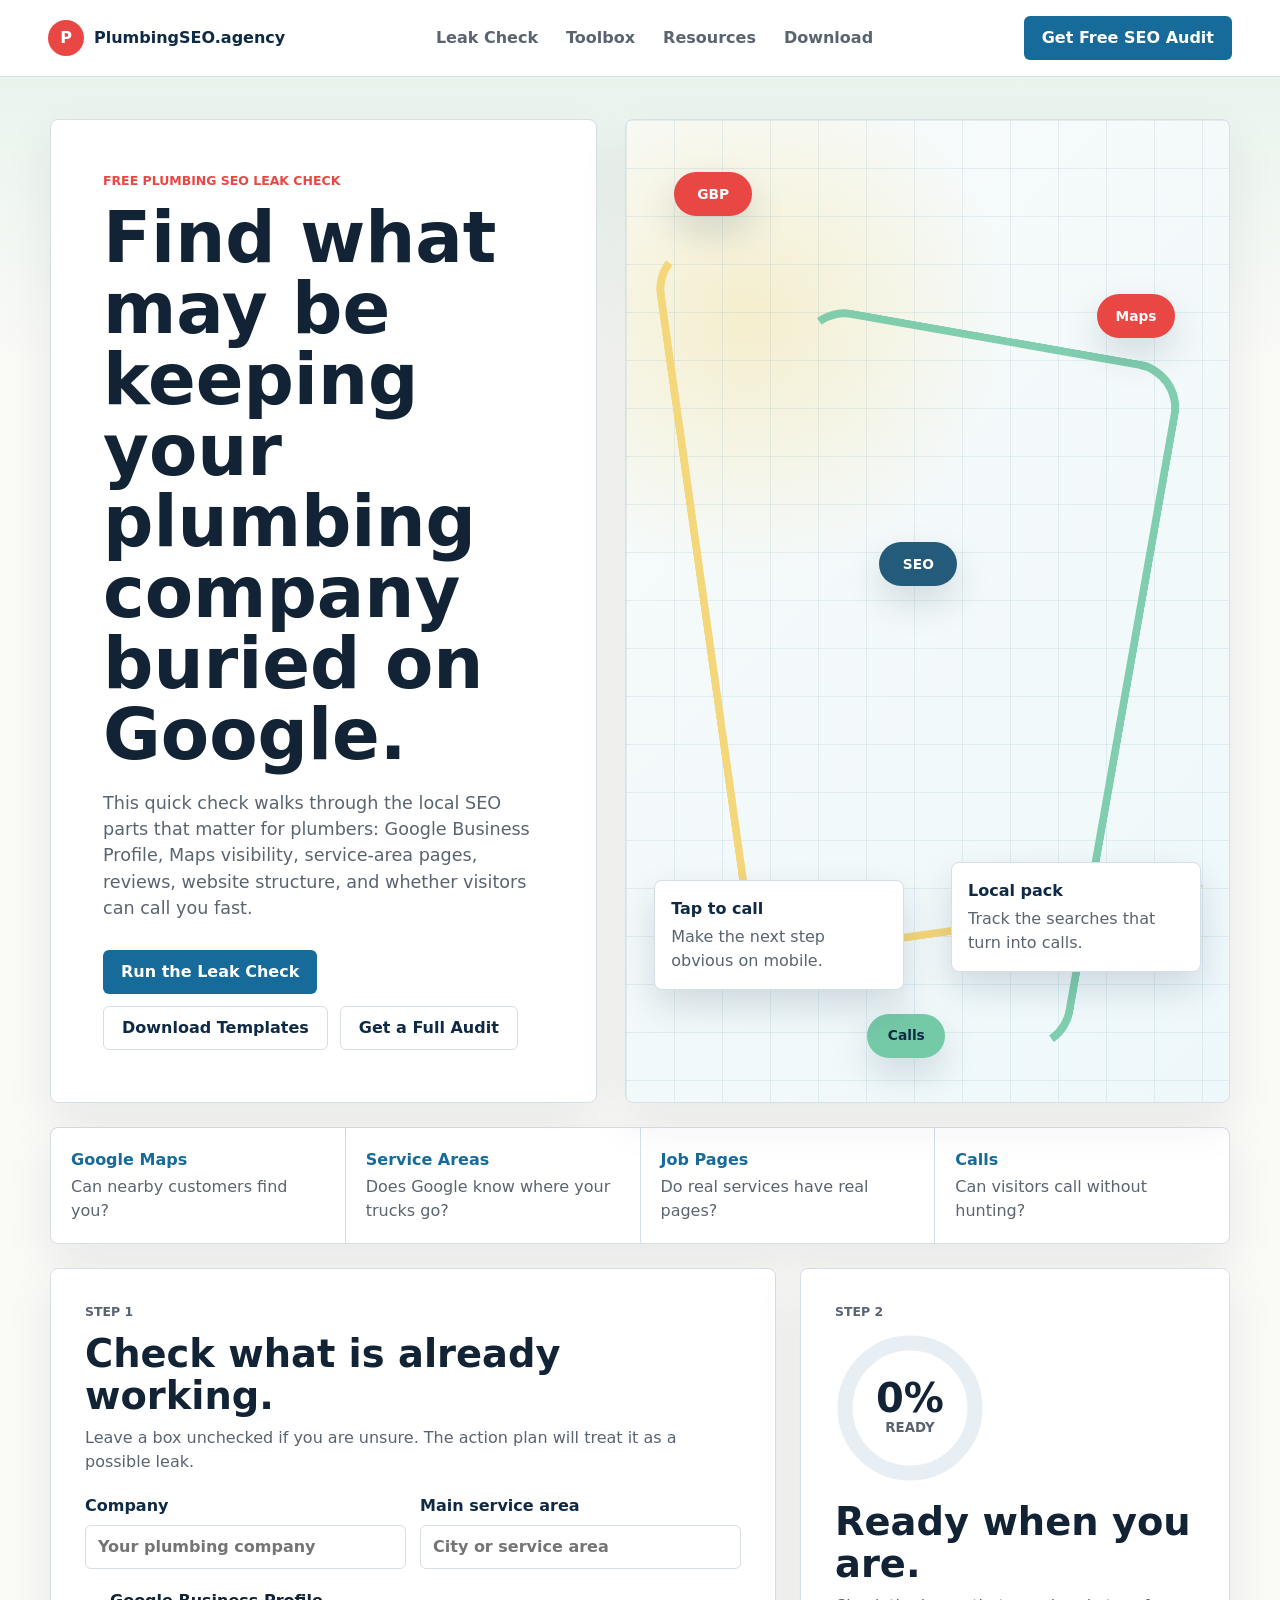
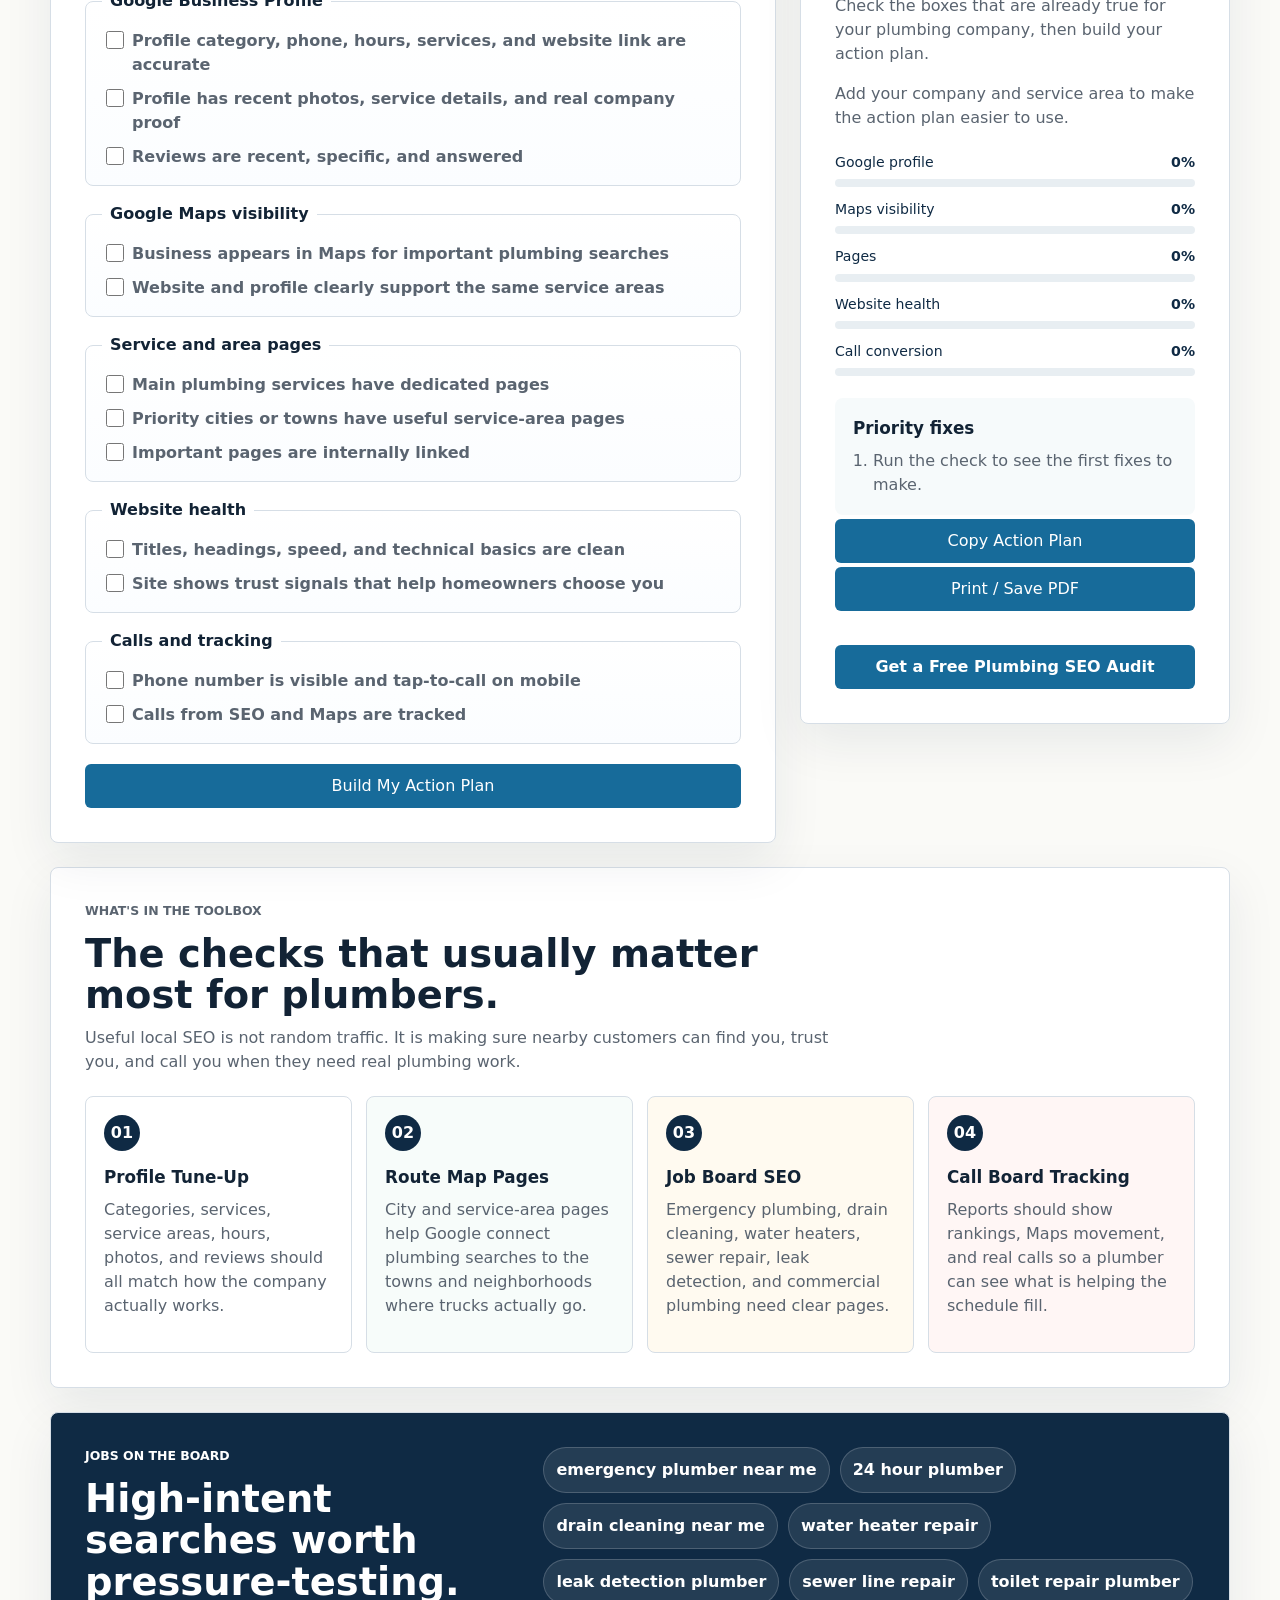
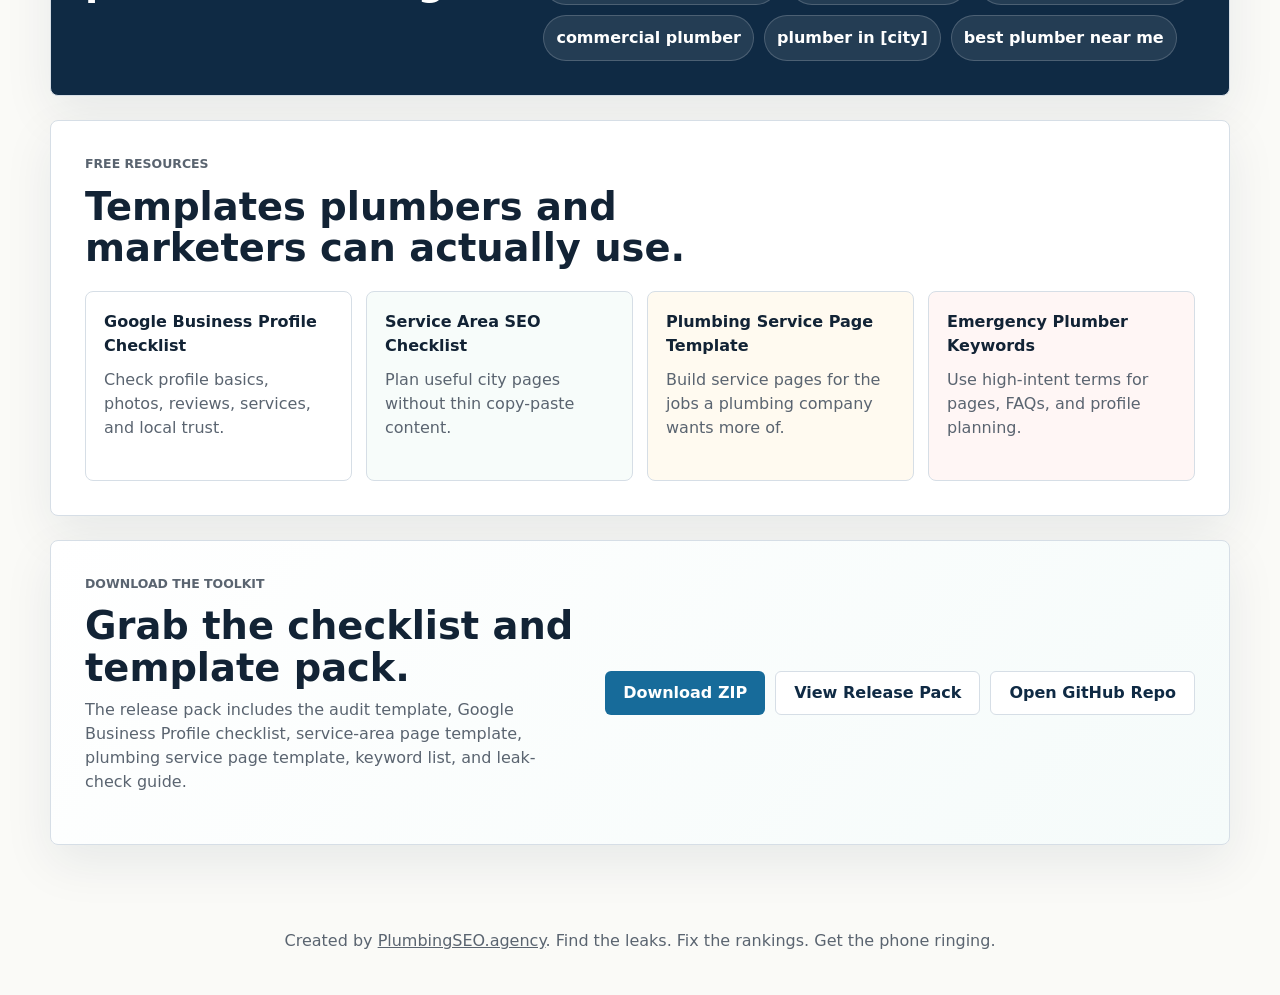
==== commit e2956439: "Improve demo page navigation and result actions" ====
--- a/demo/index.html
+++ b/demo/index.html
@@ -20,6 +20,7 @@
         <a href="#leak-check">Leak Check</a>
         <a href="#toolbox">Toolbox</a>
         <a href="#resources">Resources</a>
+        <a href="#download">Download</a>
       </nav>
       <a class="header-cta" href="https://plumbingseo.agency/">Get Free SEO Audit</a>
     </header>
@@ -32,6 +33,7 @@
           <p class="lede">This quick check walks through the local SEO parts that matter for plumbers: Google Business Profile, Maps visibility, service-area pages, reviews, website structure, and whether visitors can call you fast.</p>
           <div class="hero-actions">
             <a href="#leak-check" class="primary-link">Run the Leak Check</a>
+            <a href="#download" class="secondary-link">Download Templates</a>
             <a href="https://plumbingseo.agency/" class="secondary-link">Get a Full Audit</a>
           </div>
         </div>
@@ -140,6 +142,7 @@
           </div>
           <h2 id="result-title">Ready when you are.</h2>
           <p id="result-copy">Check the boxes that are already true for your plumbing company, then build your action plan.</p>
+          <p class="result-context" id="result-context">Add your company and service area to make the action plan easier to use.</p>
 
           <div class="breakdown" id="breakdown">
             <div><span>Google profile</span><b>0%</b><i style="--bar:0%"></i></div>
@@ -156,6 +159,11 @@
             </ol>
           </div>
 
+          <div class="result-tools">
+            <button type="button" id="copy-plan">Copy Action Plan</button>
+            <button type="button" id="print-plan">Print / Save PDF</button>
+          </div>
+          <p class="copy-status" id="copy-status" aria-live="polite"></p>
           <a href="https://plumbingseo.agency/" class="result-cta">Get a Free Plumbing SEO Audit</a>
         </aside>
       </section>
--- a/demo/styles.css
+++ b/demo/styles.css
@@ -141,6 +141,7 @@
 .toolbox,
 .keyword-board,
 .resources,
+.download-pack,
 .signal-strip {
   border: 1px solid var(--line);
   border-radius: 8px;
@@ -532,6 +533,28 @@
   margin-top: 24px;
 }
 
+.download-pack {
+  display: grid;
+  grid-template-columns: minmax(0, 1fr) auto;
+  gap: 24px;
+  align-items: center;
+  margin-top: 24px;
+  padding: clamp(20px, 4vw, 34px);
+  background: linear-gradient(135deg, #fff, #f5fbfa);
+}
+
+.download-pack p {
+  max-width: 720px;
+  color: var(--gray);
+}
+
+.download-actions {
+  display: flex;
+  flex-wrap: wrap;
+  justify-content: flex-end;
+  gap: 10px;
+}
+
 .section-heading {
   max-width: 760px;
   margin-bottom: 22px;
@@ -638,6 +661,7 @@
   .signal-strip,
   .tool-grid,
   .resource-grid,
+  .download-pack,
   .keyword-board {
     grid-template-columns: 1fr;
   }
@@ -678,6 +702,10 @@
     width: 100%;
   }
 
+  .download-actions {
+    justify-content: stretch;
+  }
+
   .route-map {
     min-height: 390px;
   }
